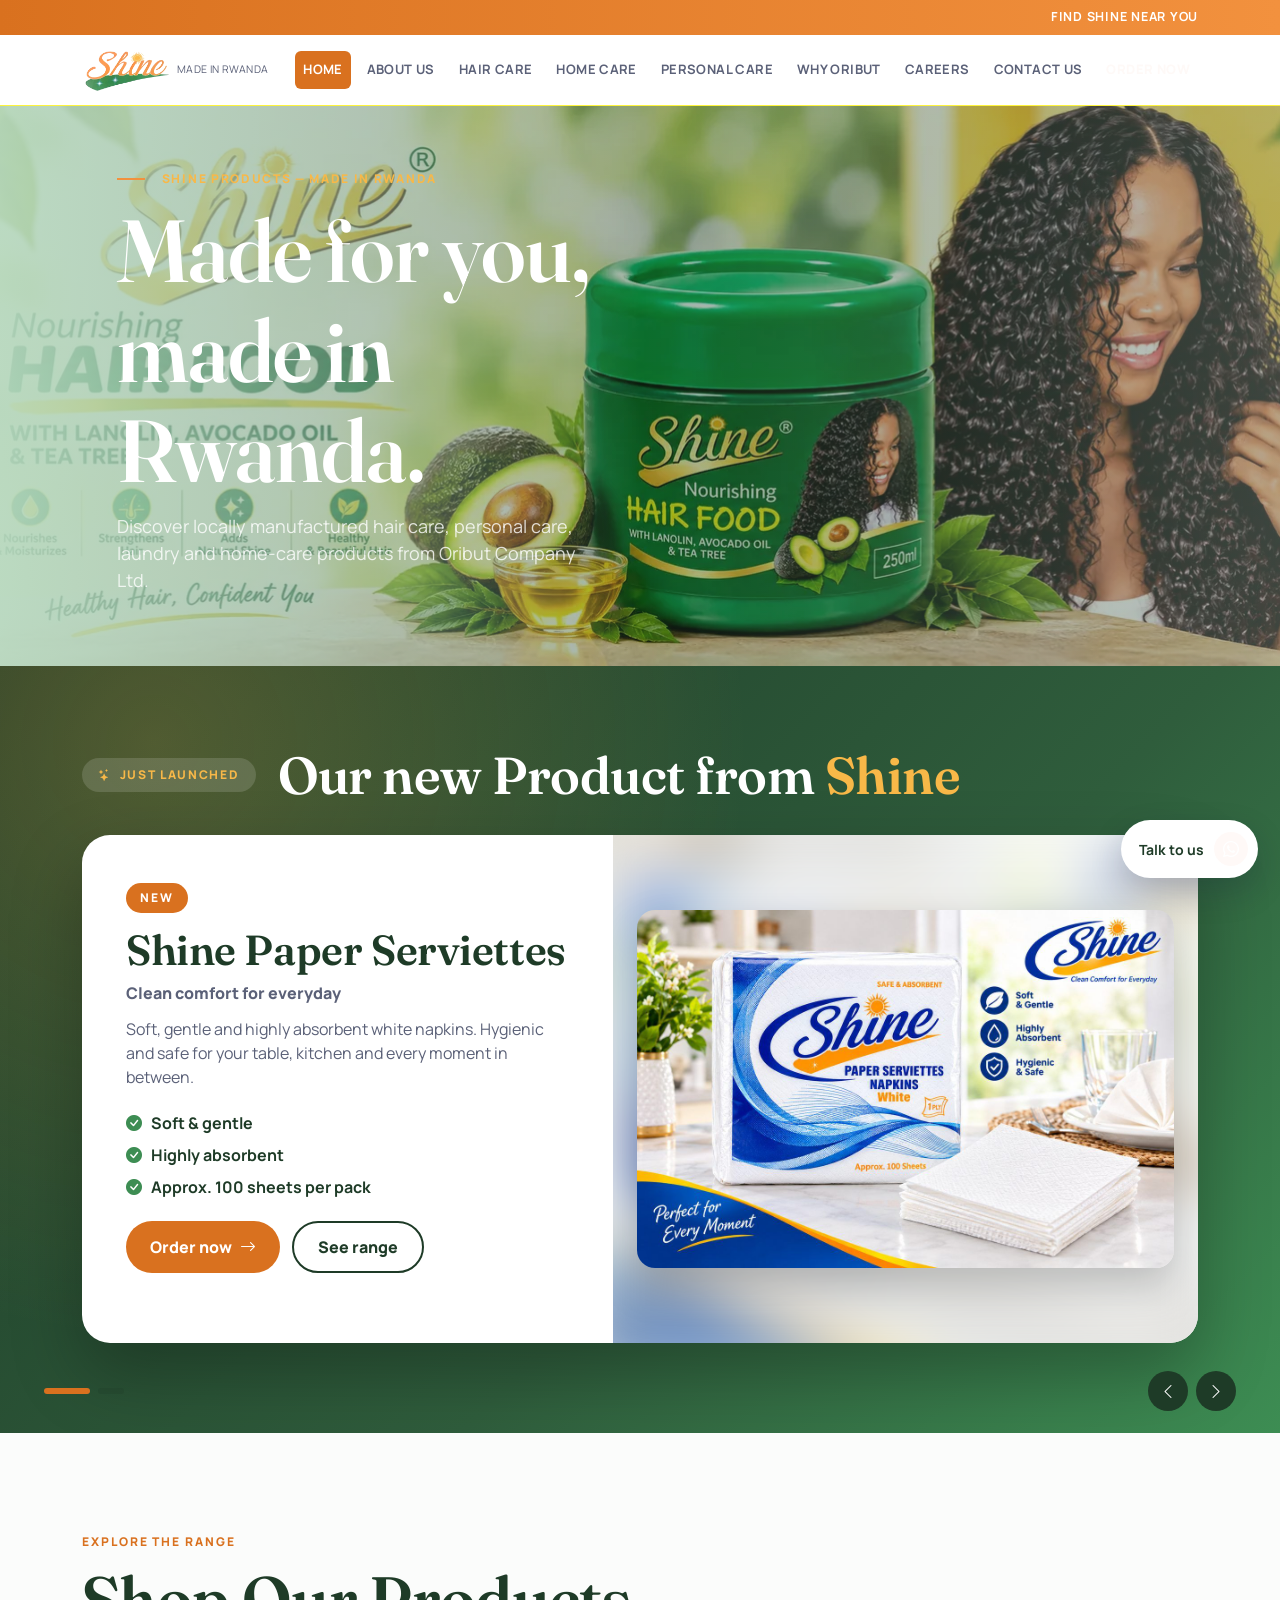
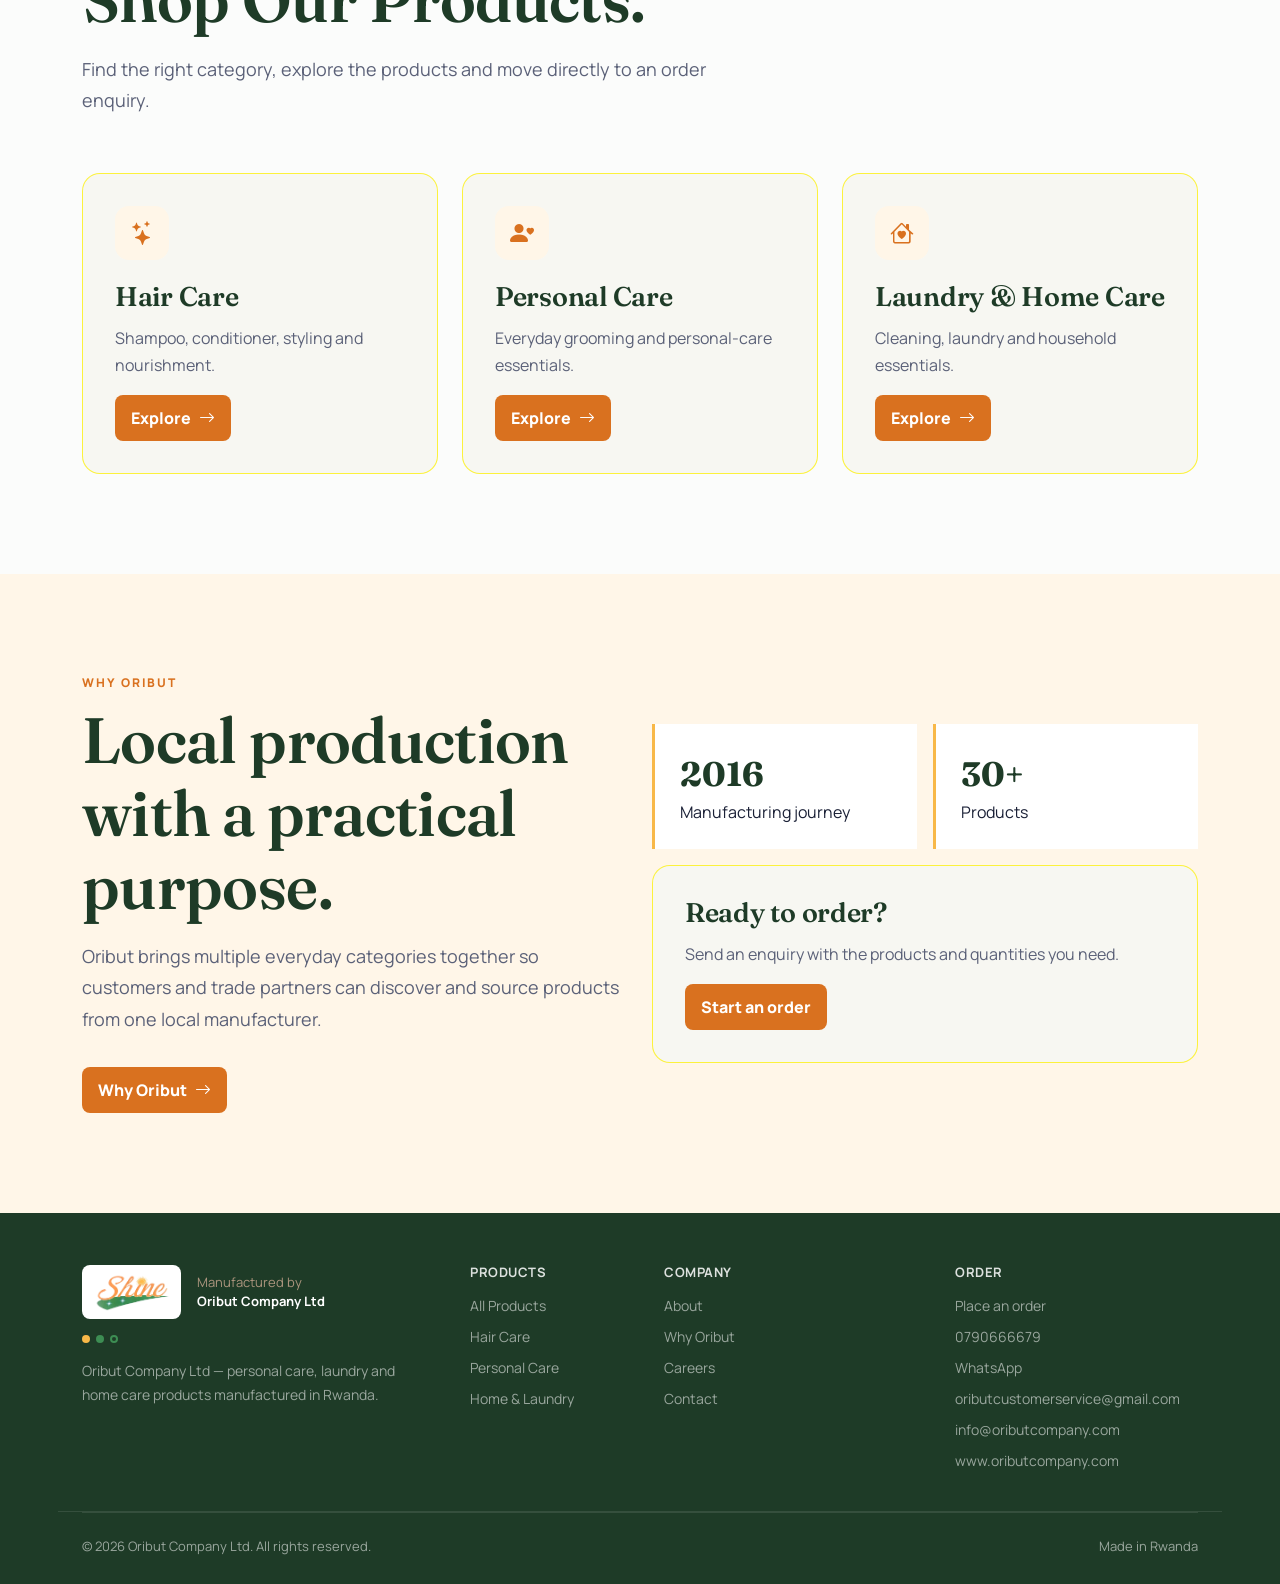
==== index.html @ 1c61ea7b "add new website" ====
<!DOCTYPE html>
<html lang="en">

<head>
	<meta charset="UTF-8">
	<meta name="viewport" content="width=device-width, initial-scale=1.0">
	<title>Home | Oribut Company Ltd</title>
	<link rel="preconnect" href="https://fonts.googleapis.com">
	<link rel="preconnect" href="https://fonts.gstatic.com" crossorigin>
	<link
		href="https://fonts.googleapis.com/css2?family=Fraunces:opsz,wght@9..144,400;9..144,500;9..144,600;9..144,700&family=Manrope:wght@400;500;600;700;800&display=swap"
		rel="stylesheet">
	<link href="https://cdn.jsdelivr.net/npm/bootstrap@5.3.3/dist/css/bootstrap.min.css" rel="stylesheet">
	<link href="https://cdn.jsdelivr.net/npm/bootstrap-icons@1.11.3/font/bootstrap-icons.min.css" rel="stylesheet">
	<link rel="stylesheet" href="style.css">
</head>

<body>
	<div class="topbar">
		<div class="container d-flex justify-content-end"><a href="contact.html" class="topbar-link">Find Shine near you</a>
		</div>
	</div>
	<nav class="navbar navbar-expand-lg navbar-light bg-white sticky-top py-2" id="site-header">
		<div class="container flex-wrap"><a class="navbar-brand d-flex align-items-center gap-2" href="index.html"><img
					src="images/logo.webp" alt="Shine" class="brand-logo"><span
					
						class="brand-caption-sub">Made in Rwanda </span></span></a><button class="navbar-toggler"
				type="button" data-bs-toggle="collapse" data-bs-target="#navMenu"><span
					class="navbar-toggler-icon"></span></button>
			<div class="collapse navbar-collapse" id="navMenu">
				<ul class="navbar-nav ms-auto align-items-lg-center gap-lg-2 mt-3 mt-lg-0">
					<li class="nav-item"><a class="nav-link nav-pill " href="index.html">Home</a></li>
					<li class="nav-item"><a class="nav-link " href="about.html">About us</a></li>
					<li class="nav-item"><a class="nav-link " href="hair-care.html">Hair care</a></li>
					<li class="nav-item"><a class="nav-link " href="home-care.html">Home care</a></li>
					<li class="nav-item"><a class="nav-link " href="personal-care.html">Personal care</a></li>
					<li class="nav-item"><a class="nav-link " href="why-shine.html">Why Oribut</a></li>
					<li class="nav-item"><a class="nav-link " href="careers.html">Careers</a></li>
					<li class="nav-item"><a class="nav-link " href="contact.html">Contact us</a></li>
					<li class="nav-item"><a class="nav-link nav-contact" href="order.html">Order now</a></li>
				</ul>
			</div>
		</div>
		<div class="brand-stripe"></div>
	</nav>
	<section class="page-hero">
		
		<div class="page-hero-media"><video autoplay muted loop playsinline preload="auto"
					poster="images/hero-products.webp">
					<source src="video/shine-hero-bg.mp4" type="video/mp4">
				</video></div>
		<div class="page-hero-overlay"></div>
		<div class="container page-hero-content" data-reveal><span class="eyebrow eyebrow-light"><span
					class="eyebrow-dash"></span>SHINE PRODUCTS — MADE IN RWANDA</span>
			<h1>Made for you, made in Rwanda.</h1>
			<p>Discover locally manufactured hair care, personal care, laundry and home-care products from Oribut Company Ltd.
			</p>
		</div>
	</section>
	<!-- ================= NEW PRODUCT ADVERTISEMENT ================= -->
	<!-- HOW TO ADD A NEW AD: copy one whole <div class="carousel-item"> ... </div> block below, paste it after the last one,
	     change the image, title, text and link. Add one more <button> in the "promo-dots" list (data-bs-slide-to = next number).
	     Only ONE slide should have class "active" (the first). Put new images in the images/ folder. -->
	<section class="promo-section" id="new-products" aria-label="New products">
		<div class="container">
			<div class="promo-head" data-reveal>
				<span class="promo-tag"><i class="bi bi-stars"></i> Just launched</span>
				<h2>Our new Product from <span>Shine</span></h2>
			</div>
			<div id="promoCarousel" class="carousel slide promo-carousel" data-bs-ride="carousel" data-bs-interval="6500">
				<div class="carousel-inner">

					<!-- Slide 1 -->
					<div class="carousel-item active">
						<div class="promo-slide">
							<div class="promo-copy">
								<span class="promo-badge">NEW</span>
								<h3>Shine Paper Serviettes</h3>
								<p class="promo-sub">Clean comfort for everyday</p>
								<p>Soft, gentle and highly absorbent white napkins. Hygienic and safe for your table, kitchen and every moment in between.</p>
								<ul class="promo-points">
									<li><i class="bi bi-check-circle-fill"></i> Soft &amp; gentle</li>
									<li><i class="bi bi-check-circle-fill"></i> Highly absorbent</li>
									<li><i class="bi bi-check-circle-fill"></i> Approx. 100 sheets per pack</li>
								</ul>
								<div class="promo-actions">
									<a href="order.html?product=Napkins%20%26%20Toilet%20Paper" class="btn-promo">Order now <i class="bi bi-arrow-right"></i></a>
									<a href="home-care.html" class="btn-promo-ghost">See range</a>
								</div>
							</div>
							<div class="promo-media" style="--promo-bg:url('images/new-serviettes.jpg')">
								<img src="images/new-serviettes.jpg" alt="Shine Paper Serviettes napkins, white, 100 sheets" loading="lazy">
							</div>
						</div>
					</div>

					<!-- Slide 2 -->
					<div class="carousel-item">
						<div class="promo-slide">
							<div class="promo-copy">
								<span class="promo-badge">NEW</span>
								<h3>Kitchen Towel </h3>
								<p class="promo-sub">2-ply strength</p>
								<p>Wipe, dry and clean with strong, absorbent kitchen towel, paired with soft for the whole household.</p>
								<ul class="promo-points">
									<li><i class="bi bi-check-circle-fill"></i> 2-ply kitchen towel</li>
									<li><i class="bi bi-check-circle-fill"></i> 100 sheets per roll</li>
									<li><i class="bi bi-check-circle-fill"></i> Made in Rwanda</li>
								</ul>
								<div class="promo-actions">
									<a href="order.html?product=Napkins%20%26%20Toilet%20Paper" class="btn-promo">Order now <i class="bi bi-arrow-right"></i></a>
									<a href="home-care.html" class="btn-promo-ghost">See range</a>
								</div>
							</div>
							<div class="promo-media" style="--promo-bg:url('images/new-kitchen-towel.jpg')">
								<img src="images/towels.jpeg" alt="Shine 2-ply kitchen towel and paper serviettes" loading="lazy">
							</div>
						</div>
					</div>

				</div>
<!-- Slide 3 -->
				<div class="carousel-item">
						<div class="promo-slide">
							<div class="promo-copy">
								<span class="promo-badge">NEW</span>
								<h3>Shine Hair Food &amp; Hair Food</h3>
								<p class="promo-sub">Hair nourishment & care</p>
								<p>Nourishing hair food formulated for everyday hair care, styling, and moisture. Suitable for maintaining soft, manageable and healthy-looking hair.</p>
								<ul class="promo-points">
									<li><i class="bi bi-check-circle-fill"></i> Hair nourishment & care</li>
									<li><i class="bi bi-check-circle-fill"></i> Suitable for everyday use</li>
									<li><i class="bi bi-check-circle-fill"></i> Made in Rwanda</li>
								</ul>
								<div class="promo-actions">
									<a href="order.html?product=Napkins%20%26%20Toilet%20Paper" class="btn-promo">Order now <i class="bi bi-arrow-right"></i></a>
									<a href="home-care.html" class="btn-promo-ghost">See range</a>
								</div>
							</div>
							<div class="promo-media" style="--promo-bg:url('images/new-kitchen-towel.jpg')">
								<img src="images/hero-products.webp" alt="Shine 2-ply kitchen towel and paper serviettes" loading="lazy">
							</div>
						</div>
					</div>
                <!-- Slide 4 -->
				<div class="carousel-item">
						<div class="promo-slide">
							<div class="promo-copy">
								<span class="promo-badge">NEW</span>
								<h3>Leave -in Treatment </h3>
								<p class="promo-sub">Hair nourishment & care</p>
								<p>Lightweight leave-in treatment formulated for everyday hair care, moisture, and easy styling. Keeps hair soft, manageable, and healthy-looking without rinsing.</p>
								<ul class="promo-points">
									<li><i class="bi bi-check-circle-fill"></i> Daily hair care</li>
									<li><i class="bi bi-check-circle-fill"></i> Moisture & softness</li>
									<li><i class="bi bi-check-circle-fill"></i> Made in Rwanda</li>
								</ul>
								<div class="promo-actions">
									<a href="order.html?product=Napkins%20%26%20Toilet%20Paper" class="btn-promo">Order now <i class="bi bi-arrow-right"></i></a>
									<a href="home-care.html" class="btn-promo-ghost">See range</a>
								</div>
							</div>
							<div class="promo-media" style="--promo-bg:url('images/new-kitchen-towel.jpg')">
								<img src="images/leave-in.jpg" alt="Shine 2-ply kitchen towel and paper serviettes" loading="lazy">
							</div>
						</div>
					</div>
					 <!-- Slide 5 -->
				<div class="carousel-item">
						<div class="promo-slide">
							<div class="promo-copy">
								<span class="promo-badge">NEW</span>
								<h3>Shine hair Spray </h3>
								<p class="promo-sub">Hair nourishment & care</p>
								<p>Keep your braids looking beautiful with Shine Miracle Braid Spray! Designed for your braided hairstyles, it adds a fresh touch to your hair-care routine and keeps your braids looking neat and attractive.</p>
								<ul class="promo-points">
									<li><i class="bi bi-check-circle-fill"></i> Daily hair care</li>
									<li><i class="bi bi-check-circle-fill"></i> Moisture & softness</li>
									<li><i class="bi bi-check-circle-fill"></i> Made in Rwanda</li>
								</ul>
								<div class="promo-actions">
									<a href="order.html?product=Napkins%20%26%20Toilet%20Paper" class="btn-promo">Order now <i class="bi bi-arrow-right"></i></a>
									<a href="home-care.html" class="btn-promo-ghost">See range</a>
								</div>
							</div>
							<div class="promo-media" style="--promo-bg:url('images/new-kitchen-towel.jpg')">
								<img src="images/Shine Miracle Haircare Trio.png" alt="Shine 2-ply kitchen towel and paper serviettes" loading="lazy">
							</div>
						</div>
					</div>
                    <!-- Slide 6 -->
				<div class="carousel-item">
						<div class="promo-slide">
							<div class="promo-copy">
								<span class="promo-badge">NEW</span>
								<h3>Shine hair Relaxer</h3>
								<p class="promo-sub">Hair nourishment & care</p>
								<p>Get the smooth, sleek hairstyle you desire with Shine Hair Relaxer. Specially designed to relax curly and coily hair for a straighter look.</p>
								<ul class="promo-points">
									<li><i class="bi bi-check-circle-fill"></i> Love your hair</li>
									<li><i class="bi bi-check-circle-fill"></i> Love your style</li>
									<li><i class="bi bi-check-circle-fill"></i> Made in Rwanda</li>
								</ul>
								<div class="promo-actions">
									<a href="order.html?product=Napkins%20%26%20Toilet%20Paper" class="btn-promo">Order now <i class="bi bi-arrow-right"></i></a>
									<a href="home-care.html" class="btn-promo-ghost">See range</a>
								</div>
							</div>
							<div class="promo-media" style="--promo-bg:url('images/new-kitchen-towel.jpg')">
								<img src="images/Shine Hair Care Spa Display.png" alt="Shine 2-ply kitchen towel and paper serviettes" loading="lazy">
							</div>
						</div>
					</div>
					 <!-- Slide 7 -->
				<div class="carousel-item">
						<div class="promo-slide">
							<div class="promo-copy">
								<span class="promo-badge">NEW</span>
								<h3>Shine hair Spray </h3>
								<p class="promo-sub">Hair nourishment & care</p>
								<p>Keep your braids looking beautiful with Shine Miracle Braid Spray! Designed for your braided hairstyles, it adds a fresh touch to your hair-care routine and keeps your braids looking neat and attractive.</p>
								<ul class="promo-points">
									<li><i class="bi bi-check-circle-fill"></i> Daily hair care</li>
									<li><i class="bi bi-check-circle-fill"></i> Moisture & softness</li>
									<li><i class="bi bi-check-circle-fill"></i> Made in Rwanda</li>
								</ul>
								<div class="promo-actions">
									<a href="order.html?product=Napkins%20%26%20Toilet%20Paper" class="btn-promo">Order now <i class="bi bi-arrow-right"></i></a>
									<a href="home-care.html" class="btn-promo-ghost">See range</a>
								</div>
							</div>
							<div class="promo-media" style="--promo-bg:url('images/new-kitchen-towel.jpg')">
								<img src="images/Shine Miracle Haircare Trio.png" alt="Shine 2-ply kitchen towel and paper serviettes" loading="lazy">
							</div>
						</div>
					</div>
				</div>
					
				

				<div class="promo-controls">
					<div class="promo-dots carousel-indicators">
						<button type="button" data-bs-target="#promoCarousel" data-bs-slide-to="0" class="active" aria-current="true" aria-label="Slide 1"></button>
						<button type="button" data-bs-target="#promoCarousel" data-bs-slide-to="1" aria-label="Slide 2"></button>
					</div>
					<div class="promo-arrows">
						<button type="button" data-bs-target="#promoCarousel" data-bs-slide="prev" aria-label="Previous"><i class="bi bi-chevron-left"></i></button>
						<button type="button" data-bs-target="#promoCarousel" data-bs-slide="next" aria-label="Next"><i class="bi bi-chevron-right"></i></button>
					</div>
				</div>
			</div>
		</div>
	</section>
	<section class="page-section">
		<div class="container">
			<div class="row g-4">
				<div class="col-lg-7"><span class="section-kicker">Explore the range</span>
					<h2 class="page-title">Shop Our Products.</h2>
					<p class="page-lead">Find the right category, explore the products and move directly to an order enquiry.</p>
				</div>
			</div>
			<div class="row g-4 mt-3">
				<div class="col-md-4"><a href="hair-care.html" class="smart-card d-block text-decoration-none">
						<div class="icon"><i class="bi bi-stars"></i></div>
						<h3>Hair Care</h3>
						<p>Shampoo, conditioner, styling and nourishment.</p><span class="btn-smart">Explore <i
								class="bi bi-arrow-right"></i></span>
					</a></div>
				<div class="col-md-4"><a href="personal-care.html" class="smart-card d-block text-decoration-none">
						<div class="icon"><i class="bi bi-person-heart"></i></div>
						<h3>Personal Care</h3>
						<p>Everyday grooming and personal-care essentials.</p><span class="btn-smart">Explore <i
								class="bi bi-arrow-right"></i></span>
					</a></div>
				<div class="col-md-4"><a href="home-care.html" class="smart-card d-block text-decoration-none">
						<div class="icon"><i class="bi bi-house-heart"></i></div>
						<h3>Laundry & Home Care</h3>
						<p>Cleaning, laundry and household essentials.</p><span class="btn-smart">Explore <i
								class="bi bi-arrow-right"></i></span>
					</a></div>
			</div>
		</div>
	</section>
	<section class="page-section bg-tint">
		<div class="container">
			<div class="row g-4 align-items-center">
				<div class="col-lg-6"><span class="section-kicker">Why Oribut</span>
					<h2 class="page-title">Local production with a practical purpose.</h2>
					<p class="page-lead">Oribut brings multiple everyday categories together so customers and trade partners can
						discover and source products from one local manufacturer.</p><a href="why-shine.html"
						class="btn-smart mt-3">Why Oribut <i class="bi bi-arrow-right"></i></a>
				</div>
				<div class="col-lg-6">
					<div class="row g-3">
						<div class="col-6">
							<div class="stat-mini"><strong>2016</strong><span>Manufacturing journey</span></div>
						</div>
						<div class="col-6">
							<div class="stat-mini"><strong>30+</strong><span>Products</span></div>
						</div>
						<div class="col-12">
							<div class="smart-card">
								<h3>Ready to order?</h3>
								<p>Send an enquiry with the products and quantities you need.</p><a href="order.html"
									class="btn-smart">Start an order</a>
							</div>
						</div>
					</div>
				</div>
			</div>
		</div>
	</section>
	<footer class="footer">
		<div class="container">
			<div class="row g-5 pb-4 border-bottom border-light border-opacity-10">
				<div class="col-lg-4">
					<div class="d-flex align-items-center gap-3">
						<div class="footer-logo-badge"><img src="images/logo.webp" alt="Shine" class="footer-shine-logo"></div><span
							class="footer-manufacturer">Manufactured by<br><strong>Oribut Company Ltd</strong></span>
					</div>
					<div class="brand-dots"><span></span><span></span><span></span></div>
					<p class="foot-desc mt-3">Oribut Company Ltd — personal care, laundry and home care products manufactured in
						Rwanda.</p>
				</div>
				<div class="col-6 col-lg-2">
					<h4 class="foot-heading">Products</h4>
					<ul class="list-unstyled foot-links">
						<li><a href="products.html">All Products</a></li>
						<li><a href="hair-care.html">Hair Care</a></li>
						<li><a href="personal-care.html">Personal Care</a></li>
						<li><a href="home-care.html">Home & Laundry</a></li>
					</ul>
				</div>
				<div class="col-6 col-lg-3">
					<h4 class="foot-heading">Company</h4>
					<ul class="list-unstyled foot-links">
						<li><a href="about.html">About</a></li>
						<li><a href="why-shine.html">Why Oribut</a></li>
						<li><a href="careers.html">Careers</a></li>
						<li><a href="contact.html">Contact</a></li>
					</ul>
				</div>
				<div class="col-6 col-lg-3">
					<h4 class="foot-heading">Order</h4>
					<ul class="list-unstyled foot-links">
						<li><a href="order.html">Place an order</a></li>
						<li><a href="tel:+250790666679">0790666679</a></li>
						<li><a href="https://wa.me/250790666679" target="_blank">WhatsApp</a></li>
						<li><a href="mailto:oributcustomerservice@gmail.com">oributcustomerservice@gmail.com</a></li>
						<li><a href="mailto:info@oributcompany.com">info@oributcompany.com</a></li>
						<li><a href="www.oributcompany.com">www.oributcompany.com</a></li>
					
					</ul> 
				</div>
			</div>
			<div class="d-flex flex-wrap justify-content-between pt-4 foot-bottom"><span>© 2026 Oribut Company Ltd. All rights
					reserved.</span><span>Made in Rwanda</span></div>
		</div>
	</footer><a href="https://wa.me/250790666679" target="_blank" class="floating-chat">Talk to us <span
			class="floating-chat-icon"><i class="bi bi-whatsapp"></i></span></a>
	<script src="https://cdn.jsdelivr.net/npm/bootstrap@5.3.3/dist/js/bootstrap.bundle.min.js"></script>
	<script src="app.js"></script>
</body>

</html>
---- style.css ----
:root {
	/* Palette pulled directly from the Shine logo */
	--navy: #2F5D3C;
	/* deep logo-green, replaces old navy for links/hover */
	--navy-deep: #1E3B27;
	/* darkest logo-green, replaces old navy for headings/buttons/footer */
	--yellow: #F8B848;
	/* sun gold from the logo */
	--green: #3D8D53;
	/* logo swoosh green */
	--green-deep: #F298680e;
	/* deepened swoosh green for text/tags */
	--orange: #F2913E;
	/* Shine wordmark orange */
	--orange-deep: #D9711F;
	/* deepened orange for contrast/buttons */
	--gold-text: #B8790A;
	--paper: #FBFCFB;
	--tint: #FFF6E8;
	--ink: #1A2036;
	--ink-soft: #5B6178;
	--line: rgba(253, 243, 48, 0.934);
}

body {
	background: var(--paper);
	color: var(--ink);
	font-family: 'Manrope', sans-serif;
	-webkit-font-smoothing: antialiased;
}

html {
	scroll-behavior: smooth;
}

.display-heading,
h1,
h2,
h3 {
	font-family: 'Fraunces', serif;
	font-weight: 600;
	color: var(--navy-deep);
	line-height: 1.14;
	letter-spacing: -0.01em;
}

.body-copy {
	color: var(--ink-soft);
	font-size: 16.5px;
	max-width: 60ch;
}

.body-copy-light {
	color: rgba(255, 255, 255, 0.78);
	max-width: 44ch;
}

.lead-text {
	color: var(--ink-soft);
	font-size: 18px;
	max-width: 48ch;
}

/* ---------- Reveal on scroll ---------- */
[data-reveal] {
	opacity: 0;
	transform: translateY(16px);
	transition: opacity .6s ease, transform .6s ease;
}

[data-reveal].in-view {
	opacity: 1;
	transform: translateY(0);
}

/* ---------- Top utility bar ---------- */
.topbar {
	background: linear-gradient(90deg, var(--orange-deep), var(--orange));
	padding: 8px 0;
}

.topbar-link {
	color: #fff;
	font-size: 12.5px;
	font-weight: 700;
	text-transform: uppercase;
	letter-spacing: 0.06em;
	text-decoration: none;
}

.topbar-link:hover {
	color: #fff;
	text-decoration: underline;
}

/* ---------- Navbar ---------- */
#site-header {
	border-bottom: 1px solid var(--line);
	transition: box-shadow .25s ease;
}

#site-header.scrolled {
	box-shadow: 0 6px 20px rgba(16, 22, 56, 0.08);
}

.brand-stripe {
	height: 4px;
	background: linear-gradient(90deg, var(--green) 0 33%, var(--yellow) 33% 66%, var(--orange) 66% 100%);
}

.brand-logo {
	height: 44px;
	width: auto;
}

.brand-caption {
	display: flex;
	flex-direction: column;
	line-height: 1.25;
	padding-left: 8px;
	border-left: 1px solid var(--line);
}

.brand-caption-top {
	font-family: 'Fraunces', serif;
	font-weight: 600;
	font-size: 14px;
	color: var(--navy-deep);
}

.brand-caption-sub {
	font-size: 10.5px;
	color: var(--ink-soft);
	text-transform: uppercase;
	letter-spacing: 0.04em;
}

.navbar-nav .nav-link {
	color: var(--ink-soft);
	font-weight: 700;
	font-size: 13px;
	text-transform: uppercase;
	letter-spacing: 0.03em;
	padding: 8px 10px;
}

.navbar-nav .nav-link:hover {
	color: var(--orange-deep);
}

.navbar-nav .nav-pill {
	background: var(--orange-deep);
	color: #fff !important;
	border-radius: 6px;
	padding: 9px 16px;
}

.navbar-nav .nav-pill:hover {
	background: var(--orange);
	color: #fff !important;
}

.navbar-nav .nav-contact {
	color: var(--green-deep) !important;
	font-weight: 800;
}

.btn-navy {
	background: var(--orange-deep);
	border-color: var(--orange-deep);
	color: #fff;
	font-weight: 700;
}

.btn-navy:hover {
	background: var(--orange);
	border-color: var(--orange);
	color: #fff;
}

.link-accent {
	font-weight: 700;
	color: var(--navy-deep);
	border-bottom: 2px solid var(--orange);
	padding-bottom: 2px;
	text-decoration: none;
}

.link-accent:hover {
	color: var(--navy-deep);
}

.link-accent-light {
	font-weight: 700;
	color: #fff;
	border-bottom: 2px solid var(--yellow);
	padding-bottom: 2px;
	text-decoration: none;
}

.link-accent-light:hover {
	color: #fff;
}

/* ---------- Search bar ---------- */
.searchbar {
	background: var(--tint);
	border-bottom: 1px solid var(--line);
	padding: 14px 0;
}

.searchbar i {
	color: var(--orange-deep);
	font-size: 15px;
}

.search-input {
	border: none;
	background: transparent;
	flex: 1;
	font-size: 14px;
	color: var(--ink);
	outline: none;
}

.search-input::placeholder {
	color: var(--ink-soft);
	text-transform: uppercase;
	letter-spacing: 0.04em;
	font-size: 12.5px;
}

/* ---------- Hero (full-bleed) ---------- */
.eyebrow {
	display: inline-flex;
	align-items: center;
	gap: 8px;
	font-size: 14px;
	font-weight: 700;
	color: var(--navy);
}

.eyebrow-dash {
	width: 22px;
	height: 2px;
	background: var(--orange);
	display: inline-block;
}

.display-heading {
	font-size: clamp(32px, 4.2vw, 52px);
	max-width: 14ch;
}

.hero-full {
	position: relative;
	min-height: 640px;
	display: flex;
	align-items: center;
	overflow: hidden;
}

.hero-full-media {
	position: absolute;
	inset: 0;
	z-index: 0;
}

.hero-full-media img {
	width: 100%;
	height: 100%;
	object-fit: cover;
	display: block;
}

.hero-full-overlay {
	position: absolute;
	inset: 0;
	background: linear-gradient(
    115deg,
    rgba(30, 59, 39, 0.65) 0%,
    rgba(30, 59, 39, 0.35) 45%,
    rgba(217, 113, 31, 0.18) 100%
	);}

.hero-full-content {
	position: relative;
	z-index: 1;
	max-width: 760px;
	padding: 90px 0;
}

.hero-full-heading {
	font-family: 'Manrope', sans-serif;
	font-weight: 800;
	text-transform: uppercase;
	color: #fff;
	font-size: clamp(34px, 5.4vw, 64px);
	line-height: 1.06;
	letter-spacing: -0.01em;
}

.hero-full-lead {
	max-width: 52ch;
	font-size: 17px;
}

.btn-hero-cta {
	background: var(--orange-deep);
	color: #fff;
	font-weight: 800;
	text-transform:uppercase;
	font-size: 13.5px;
	letter-spacing: 0.03em;
	padding: 14px 26px;
	border-radius: 6px;
	transition: transform .2s ease, box-shadow .2s ease, background .2s ease;
}

.btn-hero-cta:hover {
	background: var(--orange);
	color:#fff;
	transform: translateY(-2px);
	box-shadow: 0 14px 28px rgba(217, 113, 31, 0.35);
}

@media (max-width: 767px) {
	.hero-full {
		min-height: 520px;
	}

	.hero-full-content {
		padding: 64px 0;
	}
}

/* ---------- Floating chat ---------- */
.floating-chat {
	position: fixed;
	right: 22px;
	bottom: 22px;
	z-index: 1050;
	display: flex;
	align-items: center;
	gap: 10px;
	background: #fff;
	color: var(--navy-deep);
	font-weight: 700;
	font-size: 14px;
	padding: 12px 10px 12px 18px;
	border-radius: 30px;
	box-shadow: 0 14px 32px rgba(16, 22, 56, 0.22);
	text-decoration: none;
	transition: transform .2s ease, box-shadow .2s ease;
}

.floating-chat:hover {
	color: var(--navy-deep);
	transform: translateY(-2px);
	box-shadow: 0 18px 36px rgba(16, 22, 56, 0.28);
}

.floating-chat-icon {
	width: 34px;
	height: 34px;
	border-radius: 50%;
	background: var(--green-deep);
	color: #fff;
	display: flex;
	align-items: center;
	justify-content: center;
	font-size: 16px;
}

@media (max-width: 575px) {
	.floating-chat span:not(.floating-chat-icon) {
		display: none;
	}

	.floating-chat {
		padding: 12px;
	}
}

/* ---------- Stats ---------- */
.stats-band {
	border-top: 1px solid var(--line);
	border-bottom: 1px solid var(--line);
	background: var(--tint);
}

.stat-col {
	padding: 32px;
	border-left: 1px solid var(--line);
}

.stat-col:first-child {
	border-left: none;
}

.stat-num {
	font-family: 'Fraunces', serif;
	font-size: 34px;
	font-weight: 600;
	color: var(--navy-deep);
}

.stat-label {
	margin-top: 6px;
	font-size: 14px;
	color: var(--ink-soft);
	max-width: 26ch;
}

.text-orange {
	color:var(--orange) !important;
}

.text-green {
	color: var(--green-deep) !important;
}

@media (max-width: 767px) {
	.stat-col {
		border-left: none;
		border-top: 1px solid var(--line);
	}

	.stat-col:first-child {
		border-top: none;
	}
}

/* ---------- Sections ---------- */
.section-pad {
	padding: 96px 0;
}

.bg-tint {
	background: var(--tint);
}

.section-head {
	max-width: 56ch;
}

.why-head {
	max-width: 50ch;
}

.why-title {
	font-size: 19px;
	font-weight: 600;
	color: var(--navy-deep);
	font-family: 'Fraunces', serif;
}

.why-row {
	--bs-border-color: var(--line);
}

/* ---------- Vision & Mission ---------- */
.vm-card {
	height: 100%;
	background: #fff;
	border: 1px solid var(--line);
	border-radius: 12px;
	padding: 28px 26px;
	position: relative;
	overflow: hidden;
}

.vm-card::before {
	content: "";
	position: absolute;
	top: 0;
	left: 0;
	right: 0;
	height: 4px;
	background: linear-gradient(90deg, var(--orange), var(--yellow));
}

.vm-card-alt::before {
	background: linear-gradient(90deg, var(--green), var(--yellow));
}

.vm-icon {
	width: 44px;
	height: 44px;
	border-radius: 50%;
	background: var(--tint);
	color: var(--orange-deep);
	display: flex;
	align-items: center;
	justify-content: center;
	font-size: 19px;
	margin-bottom: 14px;
}

.vm-card-alt .vm-icon {
	background: rgba(61, 141, 83, 0.12);
	color: var(--green-deep);
}

.vm-title {
	font-size: 18px;
	margin-bottom: 8px;
}

/* ---------- Product filters & cards ---------- */
.btn-filter {
	border: 1px solid var(--line);
	background: #fff;
	color: var(--ink-soft);
	font-weight: 700;
	font-size: 14px;
	border-radius: 24px !important;
	padding: 9px 18px;
	margin: 0 6px 6px 0;
}

.btn-filter:hover {
	border-color: var(--navy);
	color: var(--navy);
}

.btn-filter.active {
	background: var(--navy-deep);
	border-color: var(--navy-deep);
	color: #fff;
}

/* ---------- Brands panel ---------- */
.brands-panel {
	background: var(--tint);
	border-radius: 16px;
	padding: 30px 32px;
}

.brands-panel-head {
	display: flex;
	align-items: center;
	justify-content: space-between;
	flex-wrap: wrap;
	gap: 12px;
	margin-bottom: 20px;
}

.brands-eyebrow {
	font-family: 'Fraunces', serif;
	font-weight: 700;
	font-size: 13px;
	text-transform: uppercase;
	letter-spacing: 0.1em;
	color: var(--green-deep);
}

.btn-brand {
	border: none;
	background: none;
	padding: 0;
}

.brands-viewall {
	background: transparent;
	color: var(--ink-soft);
	font-weight: 700;
	font-size: 12px;
	text-transform: uppercase;
	letter-spacing: 0.03em;
	padding: 8px 16px;
	border-radius: 20px;
	border: 1px solid var(--line) !important;
}

.brands-viewall:hover {
	color: var(--orange-deep);
	border-color: var(--orange);
}

.brands-viewall.active {
	background: var(--navy-deep);
	color: #fff;
	border-color: var(--navy-deep) !important;
}

.brand-grid {
	display: grid;
	grid-template-columns: repeat(auto-fit, minmax(150px, 1fr));
	gap: 16px;
	max-width: 520px;
}

.brand-tile {
	background: #fff;
	border: 2px solid transparent !important;
	border-radius: 12px;
	padding: 22px 18px;
	display: flex;
	align-items: center;
	justify-content: center;
	min-height: 96px;
	transition: transform .2s ease, box-shadow .2s ease, border-color .2s ease;
}

.brand-tile:hover {
	transform: translateY(-3px);
	box-shadow: 0 14px 28px rgba(16, 22, 56, 0.1);
}

.brand-tile.active {
	border-color: var(--orange) !important;
	box-shadow: 0 14px 28px rgba(242, 145, 62, 0.18);
}

.brand-tile-logo {
	max-height: 48px;
	width: auto;
}

.brand-tile-era-word {
	font-family: 'Fraunces', serif;
	font-weight: 700;
	font-style: italic;
	font-size: 32px;
	color: var(--green-deep);
}

.product-empty {
	text-align: center;
	padding: 48px 20px;
	color: var(--ink-soft);
	border: 1px dashed var(--line);
	border-radius: 12px;
	margin-top: 8px;
}

.product-empty i {
	font-size: 26px;
	color: var(--orange-deep);
	display: block;
	margin-bottom: 10px;
}

.product-empty a {
	color: var(--green-deep);
	font-weight: 700;
}

.product-card {
	border: 1px solid var(--line);
	border-radius: 10px;
	overflow: hidden;
	background: #fff;
	height: 100%;
	transition: transform .25s ease, box-shadow .25s ease, border-color .25s ease;
	position: relative;
}

.product-card::after {
	content: "";
	position: absolute;
	left: 0;
	right: 0;
	bottom: 0;
	height: 3px;
	background: linear-gradient(90deg, var(--green) 0 20%, var(--yellow) 33% 66%, var(--orange) 66% 100%);
	transform: scaleX(0);
	transform-origin: left;
	transition: transform .3s ease;
}

.product-card:hover {
	transform: translateY(-4px);
	box-shadow: 0 16px 32px rgba(30, 59, 39, 0.14);
	border-color: transparent;
}

.product-card:hover::after {
	transform: scaleX(1);
}

.product-card.hidden {
	display: none;
}

.product-card .photo {
	aspect-ratio: 1/1;
	display: flex;
	align-items: center;
	justify-content: center;
	padding: 30px;
	background: #fff;
}

.product-card .photo img {
	width: 100%;
	height: 100%;
	object-fit: contain;
}

/* ---------- Contact ---------- */
.contact-band {
	background: var(--navy-deep);
	color: #fff;
	position: relative;
	overflow: hidden;
}

.contact-band::before {
	content: "";
	position: absolute;
	top: -120px;
	right: -120px;
	width: 340px;
	height: 340px;
	border-radius: 50%;
	background: radial-gradient(circle, rgba(242, 145, 62, 0.18), transparent 70%);
}

.contact-band::after {
	content: "";
	position: absolute;
	bottom: -140px;
	left: -100px;
	width: 320px;
	height: 320px;
	border-radius: 50%;
	background: radial-gradient(circle, rgba(61, 141, 83, 0.22), transparent 70%);
}

.contact-band .container {
	position: relative;
	z-index: 1;
}

.eyebrow-light {
	color: var(--yellow);
}

/* Contact info list */
.contact-info-list {
	display: flex;
	flex-direction: column;
	gap: 12px;
}

.contact-info-item {
	display: flex;
	align-items: center;
	gap: 14px;
	background: rgba(255, 255, 255, 0.06);
	border: 1px solid rgba(255, 255, 255, 0.12);
	border-radius: 10px;
	padding: 12px 16px;
	text-decoration: none;
	color: #fff;
	transition: background .2s ease, transform .2s ease;
}

.contact-info-item:not(.contact-info-item-static):hover {
	background: rgba(255, 255, 255, 0.12);
	transform: translateX(3px);
	color: #fff;
}

.contact-info-icon {
	flex: none;
	width: 38px;
	height: 38px;
	border-radius: 50%;
	display: flex;
	align-items: center;
	justify-content: center;
	font-size: 16px;
}

.contact-info-icon-orange {
	background: rgba(242, 145, 62, 0.22);
	color: var(--orange);
}

.contact-info-icon-green {
	background: rgba(61, 141, 83, 0.28);
	color: #7CD497;
}

.contact-info-icon-gold {
	background: rgba(248, 184, 72, 0.22);
	color: var(--yellow);
}

.contact-info-label {
	display: block;
	font-size: 11px;
	text-transform: uppercase;
	letter-spacing: 0.04em;
	color: rgba(255, 255, 255, 0.55);
}

.contact-info-value {
	display: block;
	font-size: 14.5px;
	font-weight: 700;
}

/* Contact card / form */
.contact-card {
	background: #fff;
	border-radius: 16px;
	padding: 32px;
	box-shadow: 0 30px 70px rgba(0, 0, 0, 0.28);
}

.contact-form .form-label {
	color: var(--ink);
	font-weight: 700;
	font-size: 13px;
}

.input-icon-wrap {
	position: relative;
}

.input-icon-wrap .input-icon {
	position: absolute;
	left: 14px;
	top: 14px;
	color: var(--ink-soft);
	font-size: 15px;
	pointer-events: none;
}

.input-icon-wrap-textarea .input-icon {
	top: 14px;
}

.contact-form .form-control {
	background: var(--paper);
	border: 1px solid var(--line);
	border-radius: 8px;
	padding: 12px 14px 12px 40px;
	color: var(--ink);
}

.contact-form textarea.form-control {
	padding-top: 12px;
}

.contact-form .form-control::placeholder {
	color: rgba(91, 97, 120, 0.55);
	font-size: 14px;
}

.contact-form .form-control:focus {
	border-color: var(--orange);
	box-shadow: 0 0 0 3px rgba(242, 145, 62, 0.18);
	background: #fff;
}

.contact-form .is-invalid {
	border-color: #D9534F;
}

.invalid-feedback-custom {
	color: #D9534F;
	font-size: 13px;
	margin-top: 6px;
	min-height: 16px;
}

.btn-send {
	background: linear-gradient(90deg, var(--orange-deep), var(--orange));
	border: none;
	color: #fff;
	border-radius: 8px;
	transition: transform .2s ease, box-shadow .2s ease;
}

.btn-send:hover {
	transform: translateY(-2px);
	box-shadow: 0 12px 24px rgba(217, 113, 31, 0.35);
	color: #fff;
}

.btn-send-light {
	background: #fff;
	color: var(--navy-deep);
	border-radius: 6px;
}

.form-success {
	display: flex;
	gap: 16px;
	align-items: flex-start;
}

.form-success-icon {
	flex: none;
	width: 46px;
	height: 46px;
	border-radius: 50%;
	background: rgba(61, 141, 83, 0.12);
	color: var(--green-deep);
	display: flex;
	align-items: center;
	justify-content: center;
	font-size: 22px;
}

.form-success strong {
	color: var(--ink);
	font-size: 17px;
}

.form-success p {
	color: var(--ink-soft);
	font-size: 14.5px;
}

/* ---------- Footer ---------- */
.footer {
	background: var(--navy-deep);
	color: rgba(255, 255, 255, 0.55);
	padding: 52px 0 28px;
}

.footer-logo-badge {
	background: #fff;
	border-radius: 8px;
	padding: 8px 12px;
	display: inline-flex;
}

.footer-shine-logo {
	height: 38px;
	display: block;
}

.footer-manufacturer {
	font-size: 13px;
	line-height: 1.5;
	color: rgba(247, 197, 172, 0.65);
}

.footer-manufacturer strong {
	color: #fff;
	font-weight: 700;
}

.brand-dots {
	display: flex;
	align-items: center;
	gap: 6px;
	margin-top: 16px;
}

.brand-dots span {
	width: 8px;
	height: 8px;
	border-radius: 50%;
}

.brand-dots span:nth-child(1) {
	background: var(--yellow);
}

.brand-dots span:nth-child(2) {
	background: var(--green);
}

.brand-dots span:nth-child(3) {
	background: transparent;
	border: 2px solid var(--green);
}

.foot-desc {
	font-size: 14px;
	max-width: 36ch;
	line-height: 1.7;
}

.foot-heading {
	font-size: 13px;
	font-weight: 700;
	color: rgba(255, 255, 255, 0.85);
	margin-bottom: 14px;
	text-transform: uppercase;
	letter-spacing: 0.04em;
}

.foot-links li {
	margin-bottom: 10px;
	font-size: 14px;
}

.foot-links a {
	color: rgba(255, 255, 255, 0.55);
	text-decoration: none;
}

.foot-links a:hover {
	color: #fff;
}

.foot-bottom {
	font-size: 13px;
	border-top: 1px solid rgba(255, 255, 255, 0.1);
	padding-top: 20px;
}

@media (prefers-reduced-motion: reduce) {
	* {
		animation-duration: 0.01ms !important;
		transition-duration: 0.01ms !important;
	}
}


/* ================= SMART MULTI-PAGE REBUILD ================= */
.page-hero {
	position: relative;
	min-height: 560px;
	display: flex;
	align-items: center;
	overflow: hidden;
	background: var(--navy-deep)
}

.page-hero.page-hero-tall {
	min-height: 760px
}

.page-hero-media {
	position: absolute;
	inset: 0
}

.page-hero-media img,
.page-hero-media video {
	width: 100%;
	height: 100%;
	object-fit: cover;
	object-position: center;
	opacity: .62
}

.page-hero-overlay {
	position: absolute;
	inset: 0;
	background: linear-gradient(90deg, rgba(189, 222, 197, 0.9), rgba(240, 230, 228, 0.0), rgba(235, 237, 235, 0.22))
}

.page-hero-media img.hero-img-clean {
	filter: saturate(1.05) contrast(1.02);
}

/* Hero slideshow (About & Personal Care pages) — driven by JS toggling .active,
   so it works reliably on every screen size instead of relying on CSS keyframes. */
.page-hero-media#personalCareSlideshow {
	overflow: hidden;
	background: #FBFCFB;
}

.page-hero-media .hero-slide {
	position: absolute;
	inset: 0;
	width: 100%;
	height: 100%;
	object-fit: contain;
	object-position: center;
	opacity: 0;
	transition: opacity 1.1s ease-in-out;
}

.page-hero-media .hero-slide.active {
	opacity: 1;
}

.slide-arrow {
	position: absolute;
	top: 50%;
	transform: translateY(-50%);
	z-index: 5;
	width: 44px;
	height: 44px;
	border-radius: 50%;
	border: 0;
	background: rgba(255, 255, 255, .25);
	color: #fff;
	font-size: 26px;
	line-height: 1;
	cursor: pointer;
	transition: background .2s ease;
}

.slide-arrow:hover {
	background: rgba(255, 255, 255, .45);
}

.slide-arrow.prev {
	left: 18px;
}

.slide-arrow.next {
	right: 18px;
}

@media (max-width: 767px) {
	.slide-arrow {
		width: 36px;
		height: 36px;
		font-size: 20px;
	}
}

.page-hero-overlay.overlay-clean {
	background: linear-gradient(
    100deg,
    rgba(20, 40, 28, 0.18) 0%,
    rgba(20, 40, 28, 0.08) 30%,
    rgba(20, 40, 28, 0) 55%
);}

.page-hero-content.text-shadow-strong h1 {
    text-shadow:none;
}

.page-hero-content.text-shadow-strong p {
    text-shadow:none;
}

.page-hero-content.text-shadow-strong .eyebrow {
    text-shadow: none;
}
.page-hero-content {
	 width: 100%;
    max-width: 1200px;
    margin: 0 auto;
    padding-left: 6%;
    padding-right: 50%;
    text-align: left;
}

.page-hero h1 {
	font-size: clamp(30px, 7vw, 88px);
	color: #fff;
	margin: 12px 0
}

.page-hero p {
	max-width: 680px;
	color: rgba(255, 255, 255, .8);
	font-size: 18px;
	line-height: 1.5
}

.eyebrow {
	font-size: 12px;
	font-weight: 800;
	letter-spacing: .14em;
	text-transform: uppercase
}

.eyebrow-light {
	color: var(--yellow)
}

.eyebrow-dash {
	display: inline-block;
	width: 28px;
	height: 2px;
	background: var(--orange);
	vertical-align: middle;
	margin-right: 9px
}

.smart-card {
	height: 100%;
	background: #f7f7f2;
	border: 1px solid var(--line);
	border-radius: 18px;
	padding: 32px;
	transition: .3s ease;
	position: relative;
	overflow: hidden
}

.smart-card:hover {
	transform: translateY(-7px);
	box-shadow: 0 22px 50px rgba(30, 59, 39, .12);
	border-color: rgba(245, 120, 11, 0.45)
}

.smart-card .icon {
	width: 54px;
	height: 54px;
	border-radius: 14px;
	display: grid;
	place-items: center;
	background: var(--tint);
	color: var(--orange-deep);
	font-size: 24px;
	margin-bottom: 22px
}

.smart-card h3 {
	font-size: 27px;
	margin-bottom: 12px
}

.smart-card p {
	line-height: 1.7;
	color: var(--ink-soft)
}

.page-section {
	padding: 100px 0
}

.section-kicker {
	font-size: 12px;
	text-transform: uppercase;
	letter-spacing: .16em;
	font-weight: 800;
	color: var(--orange-deep);
	display: block;
	margin-bottom: 12px
}

.page-title {
	font-size: clamp(38px, 5vw, 64px);
	margin-bottom: 18px
}

.page-lead {
	font-size: 18px;
	line-height: 1.75;
	color: var(--ink-soft);
	max-width: 700px
}

.category-nav {
	display: flex;
	flex-wrap: wrap;
	gap: 10px;
	margin: 30px 0
}

.category-chip {
	border: 1px solid var(--line);
	background: #fff;
	color: var(--ink);
	padding: 10px 17px;
	border-radius: 999px;
	text-decoration: none;
	font-weight: 800;
	font-size: 13px;
	transition: .2s
}

.category-chip:hover,
.category-chip.active {
	background: var(--orange-deep);
	border-color: var(--orange-deep);
	color: #fff
}

.smart-product {
	border: 1px solid var(--line);
	border-radius: 16px;
	overflow: hidden;
	background: #fff;
	height: 100%;
	transition: .3s;
	display: flex;
	flex-direction: column
}

.smart-product:hover {
	transform: translateY(-6px);
	box-shadow: 0 18px 45px rgba(30, 59, 39, .12)
}

.smart-product-image {
	height: 190px;
	background: #057a4b;
	display: grid;
	place-items: center;
	padding: 14px
}

.smart-product-image img {
	width: 100%;
	height: 100%;
	object-fit: contain
}

.smart-product-body {
	padding: 20px;
	display: flex;
	flex-direction: column;
	flex: 1
}

.smart-product-category {
	font-size: 11px;
	text-transform: uppercase;
	letter-spacing: .1em;
	font-weight: 800;
	color: var(--green-deep)
}

.smart-product h3 {
	font-family: 'Manrope', sans-serif;
	font-size: 18px;
	font-weight: 800;
	margin: 8px 0 15px
}

.product-actions {
	margin-top: auto;
	display: flex;
	gap: 8px
}

.btn-smart {
	display: inline-flex;
	align-items: center;
	justify-content: center;
	gap: 8px;
	border: 0;
	border-radius: 8px;
	padding: 11px 16px;
	background: var(--orange-deep);
	color: #fff;
	font-weight: 800;
	text-decoration: none;
	transition: .2s
}

.btn-smart:hover {
	background: var(--orange);
	color: #fff;
	transform: translateY(-1px)
}

.btn-smart-outline {
	background: transparent;
	color: var(--navy-deep);
	border: 1px solid var(--line)
}

.btn-smart-outline:hover {
	background: var(--tint);
	color: var(--navy-deep)
}

.smart-filter {
	position: sticky;
	top: 78px;
	z-index: 10;
	background: rgba(251, 252, 251, .94);
	backdrop-filter: blur(12px);
	border-bottom: 1px solid var(--line);
	padding: 16px 0
}

.smart-search {
	border: 1px solid var(--line);
	border-radius: 10px;
	padding: 13px 16px 13px 42px;
	width: 100%;
	outline: 0
}

.smart-search:focus {
	border-color: var(--orange)
}

.search-wrap {
	position: relative
}

.search-wrap i {
	position: absolute;
	left: 16px;
	top: 50%;
	transform: translateY(-50%);
	color: var(--ink-soft)
}

.detail-panel {
	background: var(--tint);
	border-radius: 22px;
	padding: 40px
}

.detail-panel ul {
	padding-left: 20px;
	color: var(--ink-soft);
	line-height: 2
}

.stat-mini {
	padding: 25px;
	border-left: 3px solid var(--yellow);
	background: #fff
}

.stat-mini strong {
	display: block;
	font-size: 34px;
	font-family: 'Fraunces', serif;
	color: var(--navy-deep)
}

.timeline {
	border-left: 2px solid var(--yellow);
	margin-left: 10px;
	padding-left: 30px
}

.timeline-item {
	position: relative;
	margin-bottom: 38px
}

.timeline-item:before {
	content: "";
	position: absolute;
	left: -39px;
	top: 5px;
	width: 14px;
	height: 14px;
	border-radius: 50%;
	background: var(--orange);
	border: 3px solid var(--paper)
}

.contact-grid {
	display: grid;
	grid-template-columns: 1fr 1fr;
	gap: 24px
}

.contact-box {
	padding: 28px;
	border: 1px solid var(--line);
	border-radius: 16px;
	background: #fff
}

.contact-box a {
	color: var(--navy-deep);
	font-weight: 800;
	text-decoration: none
}

.form-control,
.form-select {
	padding: 13px 15px;
	border-color: var(--line);
	border-radius: 9px
}

.form-control:focus,
.form-select:focus {
	border-color: var(--orange);
	box-shadow: 0 0 0 .2rem rgba(242, 145, 62, .12)
}

.breadcrumb-smart {
	padding: 18px 0;
	font-size: 13px
}

.breadcrumb-smart a {
	color: var(--green-deep);
	font-weight: 800;
	text-decoration: none
}

.breadcrumb-smart span {
	color: var(--ink-soft)
}

@media(max-width:767px) {
	.page-section {
		padding: 70px 0
	}

	.page-hero {
		min-height: 460px
	}

	.page-hero-content {
		padding: 80px 0
	}

	.smart-filter {
		top: 65px
	}

	.contact-grid {
		grid-template-columns: 1fr
	}

	.smart-product-image {
		height: 160px
	}

	.smart-card {
		padding: 25px
	}
}
/* ---------- Product photo polish: hover zoom + click-to-enlarge ---------- */
.smart-product-image img,
.product-card .photo img {
	cursor: zoom-in;
	transition: transform .35s ease;
}

@media (hover: hover) and (pointer: fine) {
	.smart-product:hover .smart-product-image img,
	.product-card:hover .photo img {
		transform: scale(1.06);
	}
}

/* Lazy images fade in smoothly instead of popping in half-loaded */
img[loading="lazy"] {
	opacity: 0;
	transition: opacity .5s ease;
}

img[loading="lazy"].loaded {
	opacity: 1;
}

/* Lightbox overlay (injected by app.js) */
.img-lightbox-overlay {
	display: none;
	position: fixed;
	inset: 0;
	background: rgba(10, 20, 15, .88);
	z-index: 2000;
	align-items: center;
	justify-content: center;
	padding: 40px 20px;
	cursor: zoom-out;
}

.img-lightbox-overlay.open {
	display: flex;
}

.img-lightbox-overlay img {
	max-width: min(720px, 92vw);
	max-height: 86vh;
	object-fit: contain;
	border-radius: 14px;
	background: #fff;
	box-shadow: 0 30px 80px rgba(0, 0, 0, .4);
	animation: lightboxIn .25s ease;
	cursor: default;
}

.img-lightbox-close {
	position: absolute;
	top: 20px;
	right: 24px;
	width: 42px;
	height: 42px;
	border-radius: 50%;
	border: 0;
	background: rgba(255, 255, 255, .15);
	color: #fff;
	font-size: 22px;
	line-height: 1;
	cursor: pointer;
	transition: background .2s ease;
}

.img-lightbox-close:hover {
	background: rgba(255, 255, 255, .3);
}

@keyframes lightboxIn {
	from {
		opacity: 0;
		transform: scale(.92);
	}

	to {
		opacity: 1;
		transform: scale(1);
	}
}


/* ================= New product advertisement (home page) ================= */
.promo-section {
	position: relative;
	padding: 80px 0 90px;
	background: radial-gradient(circle at 12% 10%, rgba(248, 184, 72, .22), transparent 45%),
		linear-gradient(135deg, #1E3B27 0%, #2F5D3C 60%, #3D8D53 100%);
	overflow: hidden;
}

.promo-head {
	display: flex;
	align-items: center;
	flex-wrap: wrap;
	gap: 14px 22px;
	margin-bottom: 30px;
}

.promo-head h2 {
	color: #fff;
	margin: 0;
	font-size: clamp(30px, 4.5vw, 52px);
}

.promo-head h2 span {
	color: var(--yellow);
}

.promo-tag {
	display: inline-flex;
	align-items: center;
	gap: 8px;
	padding: 8px 16px;
	border-radius: 999px;
	background: rgba(255, 255, 255, .14);
	color: var(--yellow);
	font-weight: 800;
	font-size: 12px;
	letter-spacing: .14em;
	text-transform: uppercase;
}

.promo-carousel {
	background: #fff;
	border-radius: 28px;
	box-shadow: 0 30px 70px rgba(0, 0, 0, .28);
	overflow: hidden;
}

.promo-slide {
	display: grid;
	grid-template-columns: 1fr 1.1fr;
	min-height: 440px;
}

.promo-copy {
	padding: 48px 44px 70px;
	display: flex;
	flex-direction: column;
	justify-content: center;
	align-items: flex-start;
}

.promo-badge {
	background: var(--orange-deep);
	color: #fff;
	font-weight: 800;
	font-size: 12px;
	letter-spacing: .16em;
	padding: 6px 14px;
	border-radius: 999px;
	margin-bottom: 14px;
	animation: promoPulse 2.2s ease-in-out infinite;
}

@keyframes promoPulse {
	0%, 100% { box-shadow: 0 0 0 0 rgba(217, 113, 31, .5); }
	50% { box-shadow: 0 0 0 10px rgba(217, 113, 31, 0); }
}

.promo-copy h3 {
	font-size: clamp(28px, 3.4vw, 42px);
	color: var(--navy-deep);
	margin-bottom: 6px;
}

.promo-sub {
	color: var(--orange-deep);
	font-weight: 800;
	margin-bottom: 12px;
}

.promo-copy p {
	color: var(--ink-soft);
	max-width: 46ch;
}

.promo-points {
	list-style: none;
	padding: 0;
	margin: 6px 0 22px;
	display: grid;
	gap: 8px;
	font-weight: 700;
	color: var(--navy-deep);
}

.promo-points i {
	color: var(--green);
	margin-right: 6px;
}

.promo-actions {
	display: flex;
	flex-wrap: wrap;
	gap: 12px;
}

.btn-promo,
.btn-promo-ghost {
	display: inline-flex;
	align-items: center;
	gap: 8px;
	padding: 12px 24px;
	border-radius: 999px;
	font-weight: 800;
	text-decoration: none;
	transition: transform .2s ease, background .2s ease, color .2s ease;
}

.btn-promo {
	background: var(--orange-deep);
	color: #fff;
}

.btn-promo:hover {
	background: var(--navy-deep);
	color: #fff;
	transform: translateY(-2px);
}

.btn-promo-ghost {
	border: 2px solid var(--navy-deep);
	color: var(--navy-deep);
}

.btn-promo-ghost:hover {
	background: var(--navy-deep);
	color: #fff;
}

.promo-media {
	position: relative;
	display: grid;
	place-items: center;
	padding: 24px;
	overflow: hidden;
	background: #eef3ef;
}

/* blurred copy of the photo fills empty space so the picture is never cropped */
.promo-media::before {
	content: "";
	position: absolute;
	inset: -30px;
	background: var(--promo-bg) center / cover no-repeat;
	filter: blur(28px) saturate(1.1);
	opacity: .55;
}

.promo-media img {
	position: relative;
	max-width: 100%;
	max-height: 400px;
	width: auto;
	height: auto;
	object-fit: contain;
	border-radius: 18px;
	box-shadow: 0 18px 40px rgba(0, 0, 0, .22);
}

.promo-controls {
	position: absolute;
	left: 44px;
	bottom: 22px;
	right: 44px;
	display: flex;
	align-items: center;
	justify-content: space-between;
	pointer-events: none;
	z-index: 5;
}

.promo-controls > * {
	pointer-events: auto;
}

.promo-dots {
	display: flex;
	gap: 8px;
}

.promo-dots button {
	width: 26px;
	height: 6px;
	border: 0;
	padding: 0;
	border-radius: 6px;
	background: rgba(30, 59, 39, .25);
	transition: width .25s ease, background .25s ease;
}

.promo-dots button.active {
	width: 46px;
	background: var(--orange-deep);
}

.promo-arrows {
	display: flex;
	gap: 8px;
}

.promo-arrows button {
	width: 40px;
	height: 40px;
	border-radius: 50%;
	border: 0;
	background: var(--navy-deep);
	color: #fff;
	transition: background .2s ease;
}

.promo-arrows button:hover {
	background: var(--orange-deep);
}

@media (max-width: 991px) {
	.promo-slide {
		grid-template-columns: 1fr;
	}

	.promo-media {
		order: -1;
		padding: 18px;
	}

	.promo-media img {
		max-height: 300px;
	}

	.promo-copy {
		padding: 28px 24px 78px;
	}

	.promo-controls {
		left: 24px;
		right: 24px;
	}
}

@media (max-width: 575px) {
	.promo-section {
		padding: 56px 0 64px;
	}

	.promo-media img {
		max-height: 240px;
	}
}

/* keep Bootstrap's indicator behaviour but use our own look */
.promo-dots.carousel-indicators {
	position: static;
	margin: 0;
	padding: 0;
	justify-content: flex-start;
}

.promo-dots.carousel-indicators button {
	flex: none;
	box-sizing: border-box;
	margin: 0;
	border: 0;
	opacity: 1;
	height: 6px;
}

.promo-dots.carousel-indicators button {
	width: 26px;
	border-radius: 6px;
	background-color: rgba(30, 59, 39, .25);
}

.promo-dots.carousel-indicators button.active {
	width: 46px;
	background-color: var(--orange-deep);
}
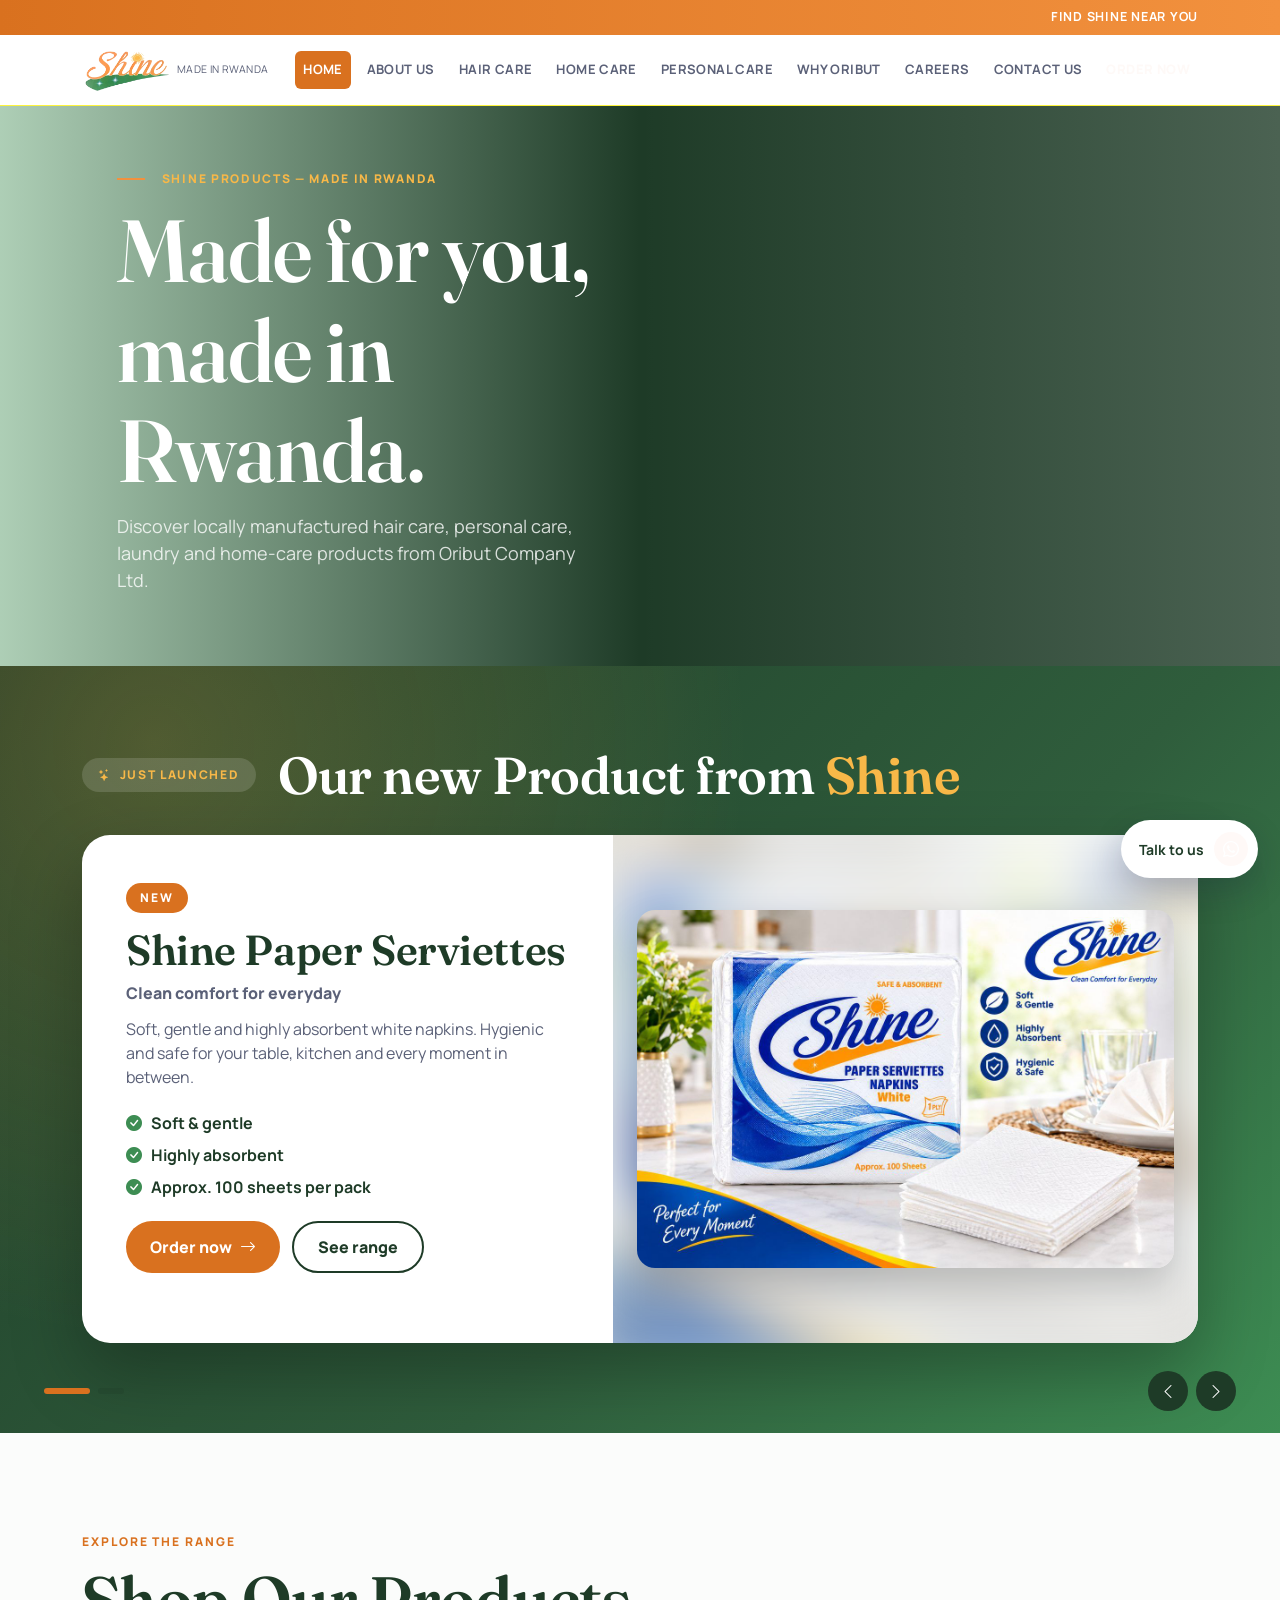
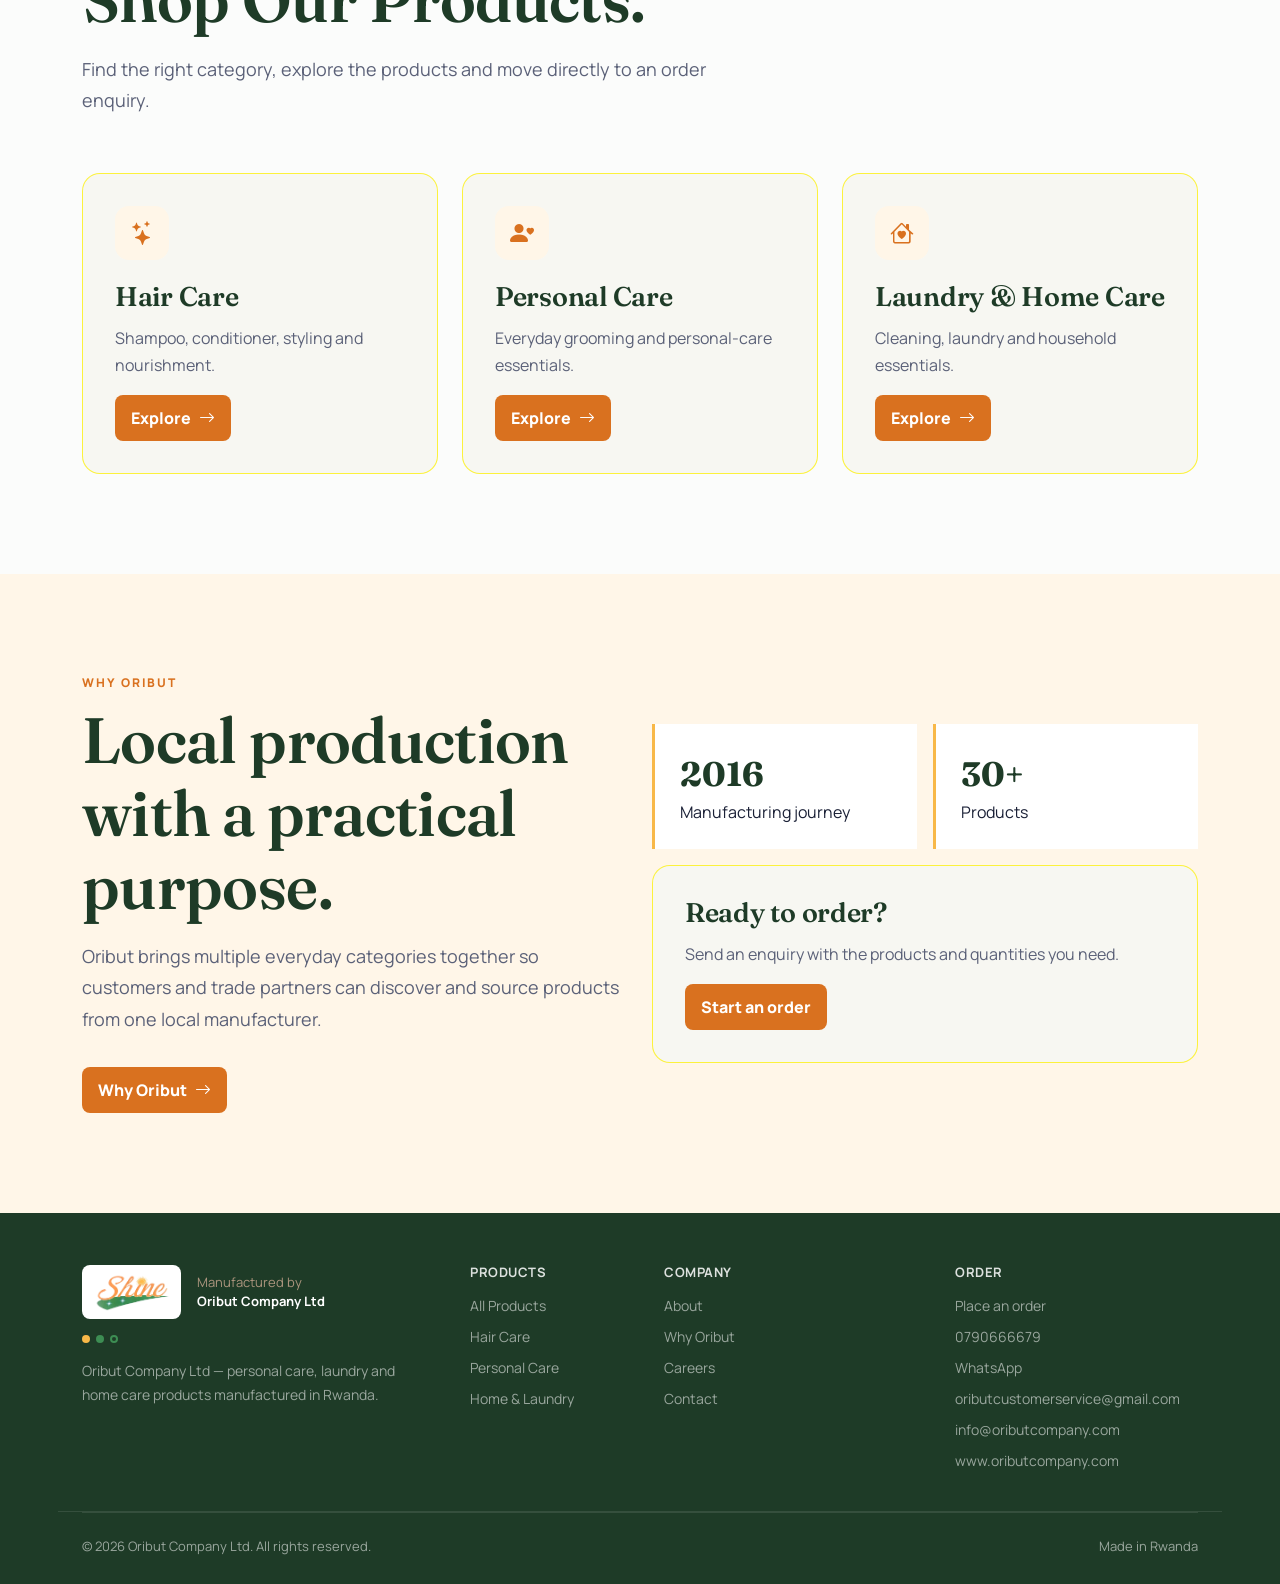
==== commit eaf79e22: "Update index.html" ====
--- a/index.html
+++ b/index.html
@@ -46,7 +46,7 @@
 	<section class="page-hero">
 		
 		<div class="page-hero-media"><video autoplay muted loop playsinline preload="auto"
-					poster="images/hero-products.webp">
+					poster="">
 					<source src="video/shine-hero-bg.mp4" type="video/mp4">
 				</video></div>
 		<div class="page-hero-overlay"></div>
@@ -348,7 +348,7 @@
 						<li><a href="https://wa.me/250790666679" target="_blank">WhatsApp</a></li>
 						<li><a href="mailto:oributcustomerservice@gmail.com">oributcustomerservice@gmail.com</a></li>
 						<li><a href="mailto:info@oributcompany.com">info@oributcompany.com</a></li>
-						<li><a href="www.oributcompany.com">www.oributcompany.com</a></li>
+						<li><a href="https://www.oributcompany.com" target="_blank" rel="noopener">www.oributcompany.com</a></li>
 					
 					</ul> 
 				</div>
